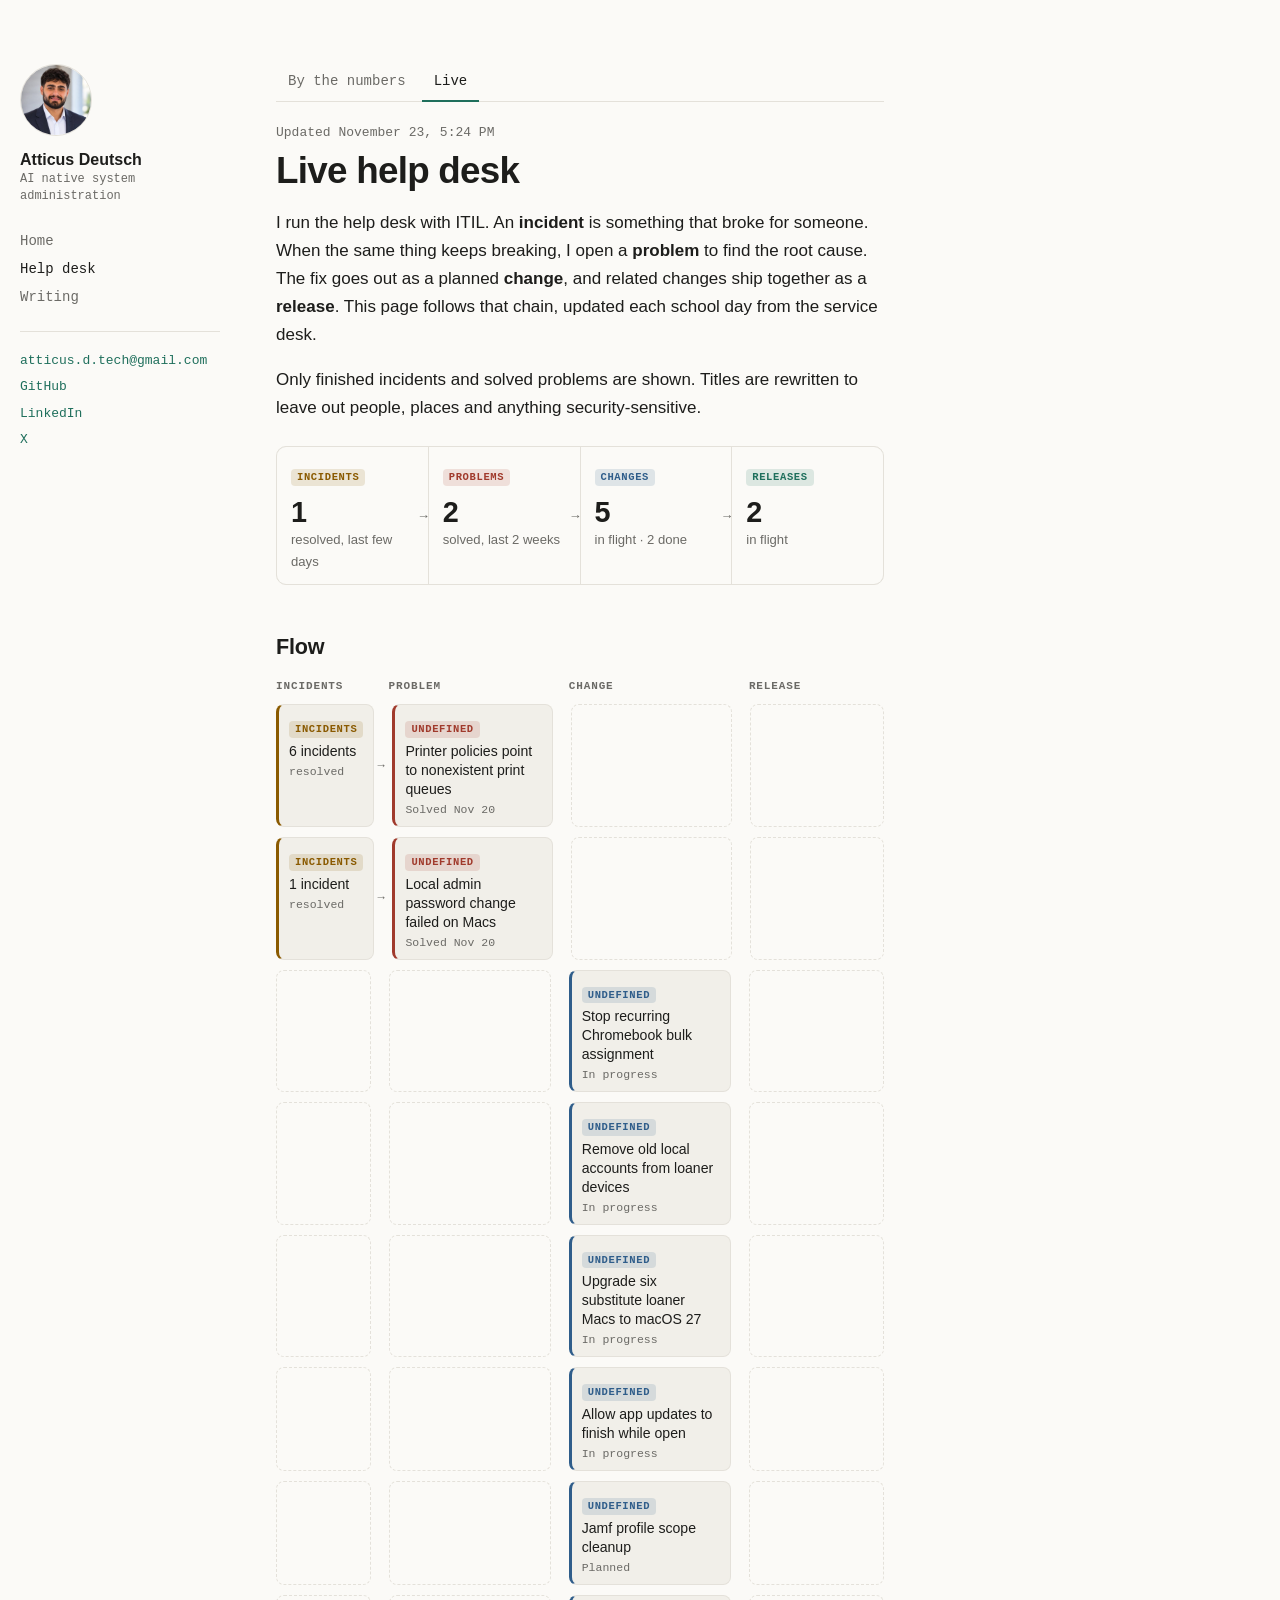
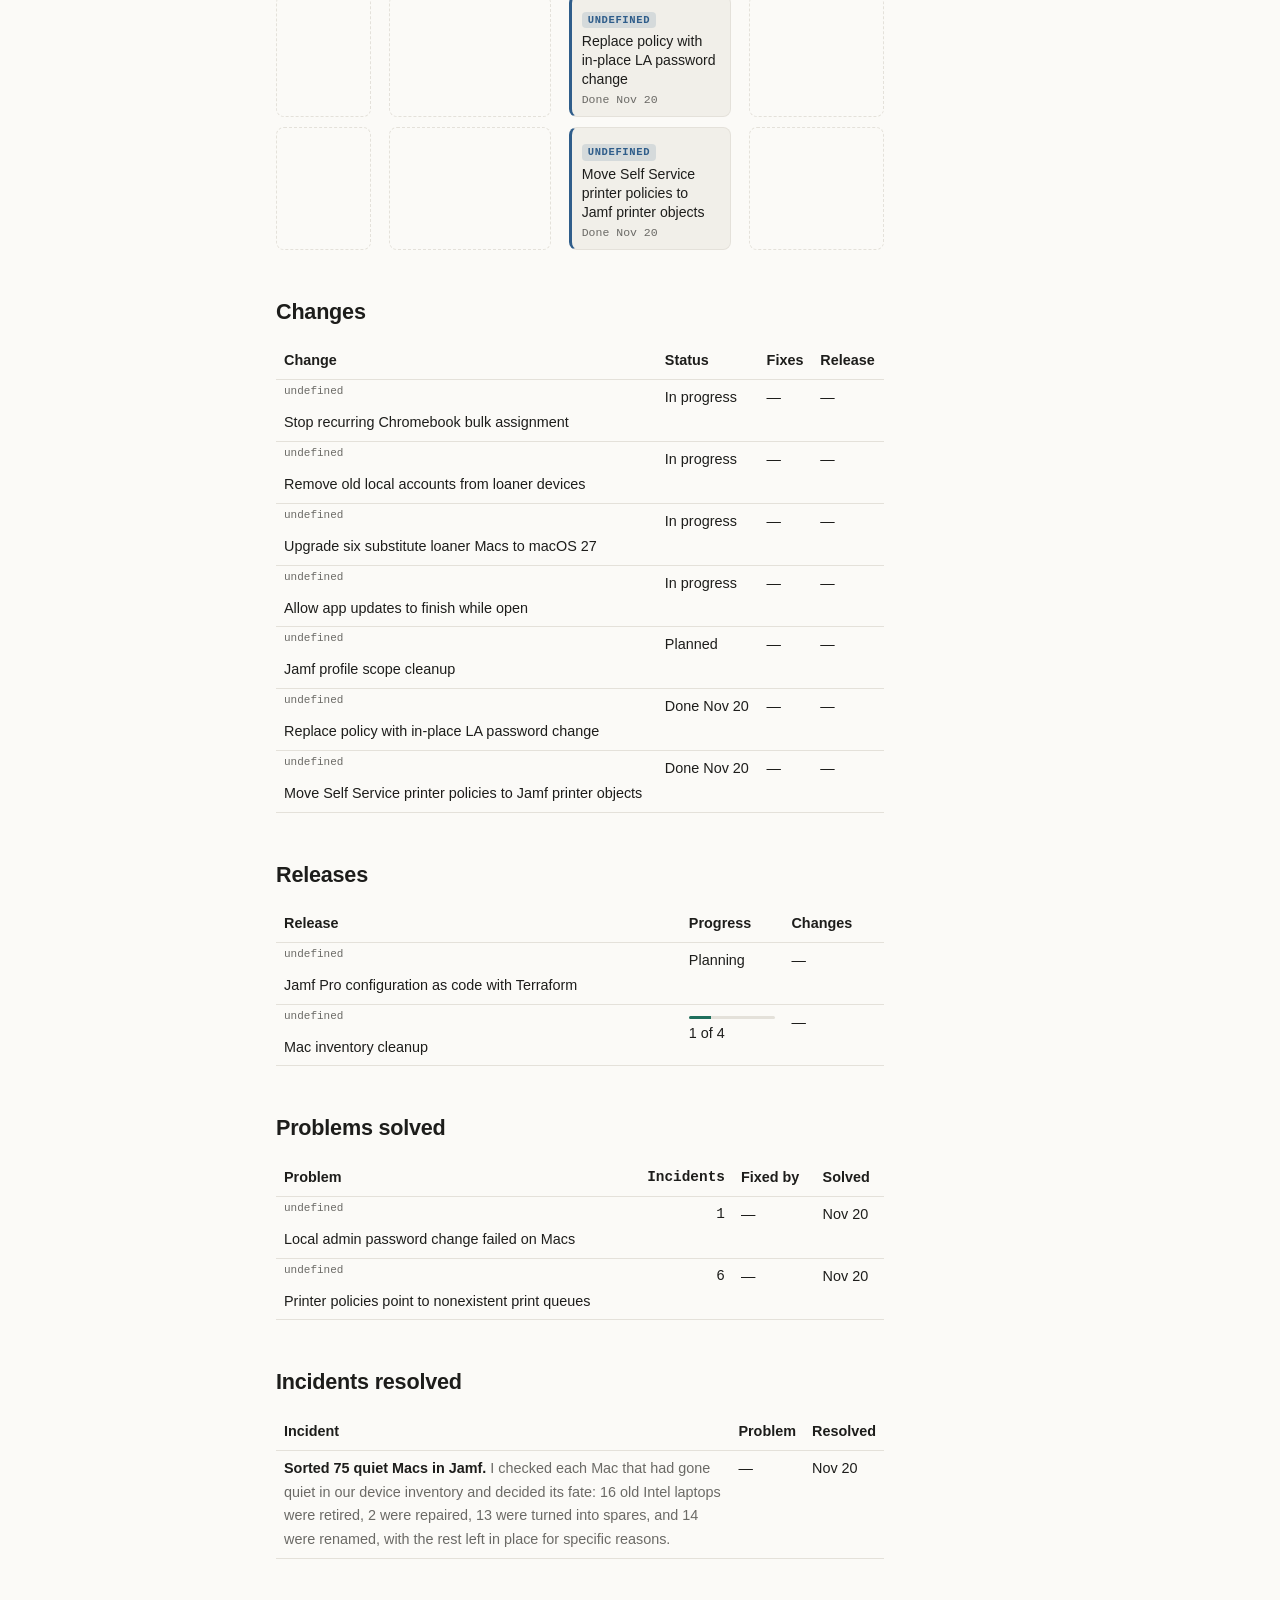
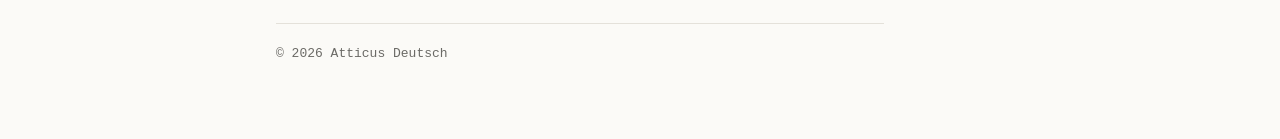
==== live.html @ 2f3a7f7a "Add Live help desk tab: ITIL flow + tables per record type Sync now records IDs and links (incident-" ====
<!doctype html>
<html lang="en">
<head>
<meta charset="utf-8">
<meta name="viewport" content="width=device-width, initial-scale=1">
<title>Live help desk · Atticus Deutsch</title>
<meta name="description" content="How resolved incidents turn into problems, changes and releases at a school help desk, updated daily from the service desk.">
<link rel="stylesheet" href="style.css?v=9">
</head>
<body>
<div class="layout three">
  <aside class="side">
    <a class="me" href="index.html"><img class="avatar" src="avatar.jpg" alt="" width="64" height="64"><span><strong>Atticus Deutsch</strong><span class="tag">AI native system administration</span></span></a>
    <nav class="nav"><a href="index.html">Home</a><a href="stats.html" aria-current="page">Help desk</a><a href="index.html#writing">Writing</a></nav>
    <ul class="contacts">
      <li><a href="mailto:atticus.d.tech@gmail.com">atticus.d.tech@gmail.com</a></li>
      <li><a href="https://github.com/atticusdtech">GitHub</a></li>
      <li><a href="https://www.linkedin.com/in/atticus-deutsch-537699102">LinkedIn</a></li>
      <li><a href="https://x.com/atticusdtech">X</a></li>
    </ul>
  </aside>
  <main class="main post wide">
  <nav class="tabs" aria-label="Help desk"><a href="stats.html">By the numbers</a><a href="live.html" aria-current="page">Live</a></nav>
  <p class="meta">Updated <span id="updated">daily</span></p>
  <h1>Live help desk</h1>
  <p>I run the help desk with ITIL. An <b>incident</b> is something that broke for someone. When the same thing keeps breaking, I open a <b>problem</b> to find the root cause. The fix goes out as a planned <b>change</b>, and related changes ship together as a <b>release</b>. This page follows that chain, updated each school day from the service desk.</p>
  <p class="note">Only finished incidents and solved problems are shown. Titles are rewritten to leave out people, places and anything security-sensitive.</p>

  <div id="live"><p class="note">Loading…</p></div>

  <footer>© 2026 Atticus Deutsch</footer>
  </main>
</div>
<script src="live.js?v=1" defer></script>
</body>
</html>
---- style.css ----
:root {
  --bg: #fbfaf7;
  --fg: #1d1d1b;
  --muted: #6b6a66;
  --rule: #e4e1da;
  --accent: #1f6f5c;
  --code-bg: #f1efe9;
  --mono: ui-monospace, "SF Mono", Menlo, Consolas, monospace;
  --sans: -apple-system, BlinkMacSystemFont, "Segoe UI", Helvetica, Arial, sans-serif;
}
@media (prefers-color-scheme: dark) {
  :root {
    --bg: #141513;
    --fg: #e8e6e1;
    --muted: #9a9890;
    --rule: #2a2b28;
    --accent: #6cc3a8;
    --code-bg: #1d1e1b;
  }
}
* { box-sizing: border-box; }
html { -webkit-text-size-adjust: 100%; }
body {
  margin: 0;
  background: var(--bg);
  color: var(--fg);
  font: 17px/1.65 var(--sans);
}
.wrap { max-width: 720px; margin: 0 auto; padding: 56px 20px 80px; }
.layout { max-width: 1120px; margin: 0 auto; padding: 28px 20px 80px; }
.main { min-width: 0; max-width: 720px; }
.main.wide { max-width: 860px; }
.side { border-bottom: 1px solid var(--rule); padding-bottom: 18px; margin-bottom: 32px; }
.me { display: flex; align-items: center; gap: 12px; text-decoration: none; color: var(--fg); }
.me strong { display: block; font-size: 1rem; line-height: 1.3; }
.me .tag { display: block; font: 12px/1.4 var(--mono); color: var(--muted); }
.side .avatar { width: 44px; height: 44px; }
.nav { display: flex; flex-wrap: wrap; gap: 6px 18px; margin: 14px 0 0; font: 14px/1.4 var(--mono); }
.nav a { color: var(--muted); text-decoration: none; }
.nav a:hover { color: var(--accent); }
.nav a[aria-current] { color: var(--fg); }
.side .contacts { margin-top: 10px; font-size: 13px; }
@media (min-width: 900px) {
  .layout { display: grid; grid-template-columns: 220px minmax(0, 1fr); gap: 72px; padding-top: 64px; }
  .side { position: sticky; top: 64px; align-self: start; border: 0; padding: 0; margin: 0; }
  .me { flex-direction: column; align-items: flex-start; gap: 14px; }
  .side .avatar { width: 72px; height: 72px; }
  .nav { flex-direction: column; gap: 8px; margin-top: 28px; }
  .side .contacts { flex-direction: column; gap: 8px; margin-top: 24px; padding-top: 20px; border-top: 1px solid var(--rule); }
}
a { color: var(--accent); text-decoration-thickness: 1px; text-underline-offset: 3px; }
header.site { border-bottom: 1px solid var(--rule); padding-bottom: 28px; margin-bottom: 36px; }
.kicker { font: 13px/1 var(--mono); color: var(--muted); letter-spacing: .04em; margin: 0 0 14px; }
h1 { font-size: 2.3rem; line-height: 1.15; letter-spacing: -.02em; margin: 0 0 12px; }
h2 { font-size: 1.05rem; text-transform: uppercase; letter-spacing: .08em; color: var(--muted); margin: 44px 0 14px; }
.post h2 { text-transform: none; letter-spacing: -.01em; color: var(--fg); font-size: 1.35rem; }
.lede { color: var(--muted); margin: 0; font-size: 1.08rem; }
.contacts { list-style: none; padding: 0; margin: 18px 0 0; display: flex; flex-wrap: wrap; gap: 8px 22px; font: 14px/1.4 var(--mono); }
.contacts a { text-decoration: none; }
.contacts a:hover { text-decoration: underline; }
.posts { list-style: none; padding: 0; margin: 0; }
.posts li { padding: 14px 0; border-bottom: 1px solid var(--rule); }
.posts time { display: block; font: 13px/1.4 var(--mono); color: var(--muted); }
.posts a { font-weight: 600; text-decoration: none; }
.posts a:hover { text-decoration: underline; }
.posts p { margin: 4px 0 0; color: var(--muted); font-size: .95rem; }
code { font: .88em var(--mono); background: var(--code-bg); padding: 1px 5px; border-radius: 4px; }
pre { background: var(--code-bg); padding: 16px 18px; border-radius: 8px; overflow-x: auto; font: 13.5px/1.55 var(--mono); }
pre code { background: none; padding: 0; font-size: inherit; }
.meta { font: 13px/1.4 var(--mono); color: var(--muted); margin: 0 0 8px; }
.back { font: 14px/1 var(--mono); text-decoration: none; display: inline-block; margin-bottom: 28px; }
footer { margin-top: 64px; padding-top: 20px; border-top: 1px solid var(--rule); font: 13px/1.5 var(--mono); color: var(--muted); }
.id { display: flex; align-items: center; gap: 14px; margin: 0 0 14px; }
.id .kicker { margin: 0; }
.avatar { width: 64px; height: 64px; border-radius: 50%; object-fit: cover; border: 1px solid var(--rule); }

.today { margin: 32px 0 8px; padding: 20px 22px; border: 1px solid var(--rule); border-radius: 12px; background: var(--code-bg); }
.today-head { display: flex; flex-wrap: wrap; align-items: baseline; justify-content: space-between; gap: 4px 16px; }
.today h2 { margin: 0; display: flex; align-items: center; gap: 10px; color: var(--fg); }
.today time { font: 12px/1.4 var(--mono); color: var(--muted); }
.pulse { width: 8px; height: 8px; border-radius: 50%; background: var(--accent); box-shadow: 0 0 0 0 var(--accent); animation: pulse 2s infinite; }
@keyframes pulse { 0% { box-shadow: 0 0 0 0 color-mix(in srgb, var(--accent) 60%, transparent); } 70% { box-shadow: 0 0 0 8px transparent; } 100% { box-shadow: 0 0 0 0 transparent; } }
@media (prefers-reduced-motion: reduce) { .pulse { animation: none; } }
.today-stats { font: 13px/1.4 var(--mono); color: var(--muted); margin: 8px 0 12px; }
.today-stats strong { color: var(--fg); }
.today-log { margin: 0; padding-left: 18px; font-size: .95rem; }
.today-log li { margin: 0 0 8px; }
.today-log li::marker { color: var(--accent); }

/* three-column layout: sidebar | content | Today rail */
.layout.three { display: flex; flex-direction: column; }
.layout.three .side { order: 0; }
.layout.three .rail { order: 1; }
.layout.three .main { order: 2; }
.rail .today { margin: 0 0 32px; }
@media (min-width: 900px) {
  .layout.three { display: grid; grid-template-columns: 220px minmax(0, 1fr); column-gap: 72px; }
  .layout.three .side { grid-column: 1; grid-row: 1 / span 2; }
  .layout.three .main { grid-column: 2; grid-row: 2; }
  .layout.three .rail { grid-column: 2; grid-row: 1; }
}
@media (min-width: 1240px) {
  .layout.three { max-width: 1400px; grid-template-columns: 200px minmax(0, 1fr) 320px; column-gap: 56px; }
  .layout.three .side { grid-row: 1; }
  .layout.three .main { grid-column: 2; grid-row: 1; }
  .layout.three .rail { grid-column: 3; grid-row: 1; position: sticky; top: 64px; align-self: start; }
  .rail .today { padding: 18px; }
  .rail .today-log { font-size: .88rem; }
}

/* "Now" rail (rendered by ops.js from data/ops.json) */
.now h3 { margin: 18px 0 8px; font: 600 11px/1.4 var(--mono); letter-spacing: .08em; text-transform: uppercase; color: var(--muted); }
.now-list { list-style: none; margin: 0; padding: 0; }
.now-list li { position: relative; padding-left: 16px; margin: 0 0 10px; }
.now-list li::before { content: ""; position: absolute; left: 0; top: .55em; width: 7px; height: 7px; border-radius: 50%; border: 1.5px solid var(--accent); }
.now-list li[data-s="in_progress"]::before, .now-list li[data-s="done"]::before { background: var(--accent); }
.now-title { display: block; font-size: .92rem; line-height: 1.4; }
.now-meta { display: block; font: 11.5px/1.4 var(--mono); color: var(--muted); }
.now-more { margin: 0; font: 11.5px/1.4 var(--mono); color: var(--muted); }
.now-detail { display: block; font-size: .84rem; line-height: 1.45; color: var(--muted); margin-top: 2px; }
.now-bar { display: block; height: 3px; border-radius: 2px; background: var(--rule); margin: 5px 0 3px; overflow: hidden; }
.now-bar i { display: block; height: 100%; background: var(--accent); }
@media (min-width: 1240px) { .layout.three .rail { position: static; } }
.now-link { margin: 14px 0 0; font: 12px/1.4 var(--mono); }
.now-link a { color: var(--accent); text-decoration: none; }

/* Help desk tabs (stats + live) */
.tabs { display: flex; gap: 4px; margin: 0 0 22px; border-bottom: 1px solid var(--rule); font: 14px/1.4 var(--mono); }
.tabs a { padding: 8px 12px; color: var(--muted); text-decoration: none; border-bottom: 2px solid transparent; margin-bottom: -1px; }
.tabs a:hover { color: var(--fg); }
.tabs a[aria-current] { color: var(--fg); border-bottom-color: var(--accent); }

/* Live help desk */
:root { --k-inc: #8a5a00; --k-prb: #a03a2c; --k-chg: #2f5d8a; --k-rel: #1f6f5c; }
@media (prefers-color-scheme: dark) { :root { --k-inc: #e6b366; --k-prb: #ee8a7a; --k-chg: #8fb8e0; --k-rel: #6cc3a8; } }
.kind { display: inline-block; font: 600 10.5px/1 var(--mono); letter-spacing: .06em; text-transform: uppercase; padding: 3px 6px; border-radius: 4px;
  color: var(--k); background: color-mix(in srgb, var(--k) 14%, transparent); }
.kind-inc { --k: var(--k-inc); } .kind-prb { --k: var(--k-prb); } .kind-chg { --k: var(--k-chg); } .kind-rel { --k: var(--k-rel); }
.strip { display: grid; grid-template-columns: repeat(4, 1fr); gap: 1px; background: var(--rule); border: 1px solid var(--rule); border-radius: 10px; overflow: hidden; margin: 24px 0 0; }
.step { background: var(--bg); padding: 14px 14px 12px; position: relative; }
.step + .step::before { content: "→"; position: absolute; left: -9px; top: 50%; transform: translateY(-50%); font: 13px/1 var(--mono); color: var(--muted); background: var(--bg); padding: 2px 0; }
.step .v { font-size: 1.8rem; font-weight: 650; letter-spacing: -.02em; line-height: 1.1; margin-top: 8px; }
.step .l { font-size: .82rem; color: var(--muted); }
.flow { display: grid; gap: 10px; }
.flow-head, .flow-row { display: grid; grid-template-columns: .7fr 1.2fr 1.2fr 1fr; gap: 18px; align-items: stretch; }
.flow-head { font: 600 11px/1.4 var(--mono); letter-spacing: .08em; text-transform: uppercase; color: var(--muted); }
.flow-row { position: relative; }
.node { position: relative; border: 1px solid var(--rule); border-left: 3px solid var(--k); border-radius: 8px; padding: 8px 10px; background: var(--code-bg); }
.node-inc { --k: var(--k-inc); } .node-prb { --k: var(--k-prb); } .node-chg { --k: var(--k-chg); } .node-rel { --k: var(--k-rel); }
.node .kind { margin-bottom: 4px; }
.node-title { font-size: .88rem; line-height: 1.35; }
.node-meta { font: 11.5px/1.4 var(--mono); color: var(--muted); margin-top: 3px; }
.node:not(.node-empty) + .node:not(.node-empty)::before, .node-stack + .node:not(.node-empty)::before, .node:not(.node-empty) + .node-stack::before {
  content: "→"; position: absolute; left: -15px; top: 50%; transform: translateY(-50%); font: 12px/1 var(--mono); color: var(--muted); }
.node-stack { position: relative; display: grid; gap: 6px; }
.node-empty { border: 1px dashed var(--rule); background: transparent; }
.live-table .id { font: 11px/1 var(--mono); color: var(--muted); margin-right: 4px; white-space: nowrap; }
.live-table .muted { color: var(--muted); }
.live-table td { vertical-align: top; }
table.data { border-collapse: collapse; width: 100%; font-size: .9rem; margin-top: 10px; }
table.data th, table.data td { text-align: left; padding: 6px 8px; border-bottom: 1px solid var(--rule); }
table.data td.num, table.data th.num { text-align: right; font-family: var(--mono); }
@media (max-width: 700px) {
  .strip { grid-template-columns: repeat(2, 1fr); }
  .step + .step::before { display: none; }
  .flow-head { display: none; }
  .flow-row { grid-template-columns: 1fr; gap: 6px; padding-bottom: 12px; border-bottom: 1px solid var(--rule); }
  .node-empty { display: none; }
  .node:not(.node-empty) + .node:not(.node-empty)::before, .node-stack + .node:not(.node-empty)::before, .node:not(.node-empty) + .node-stack::before { content: none; }
  .live-table { display: block; overflow-x: auto; }
}
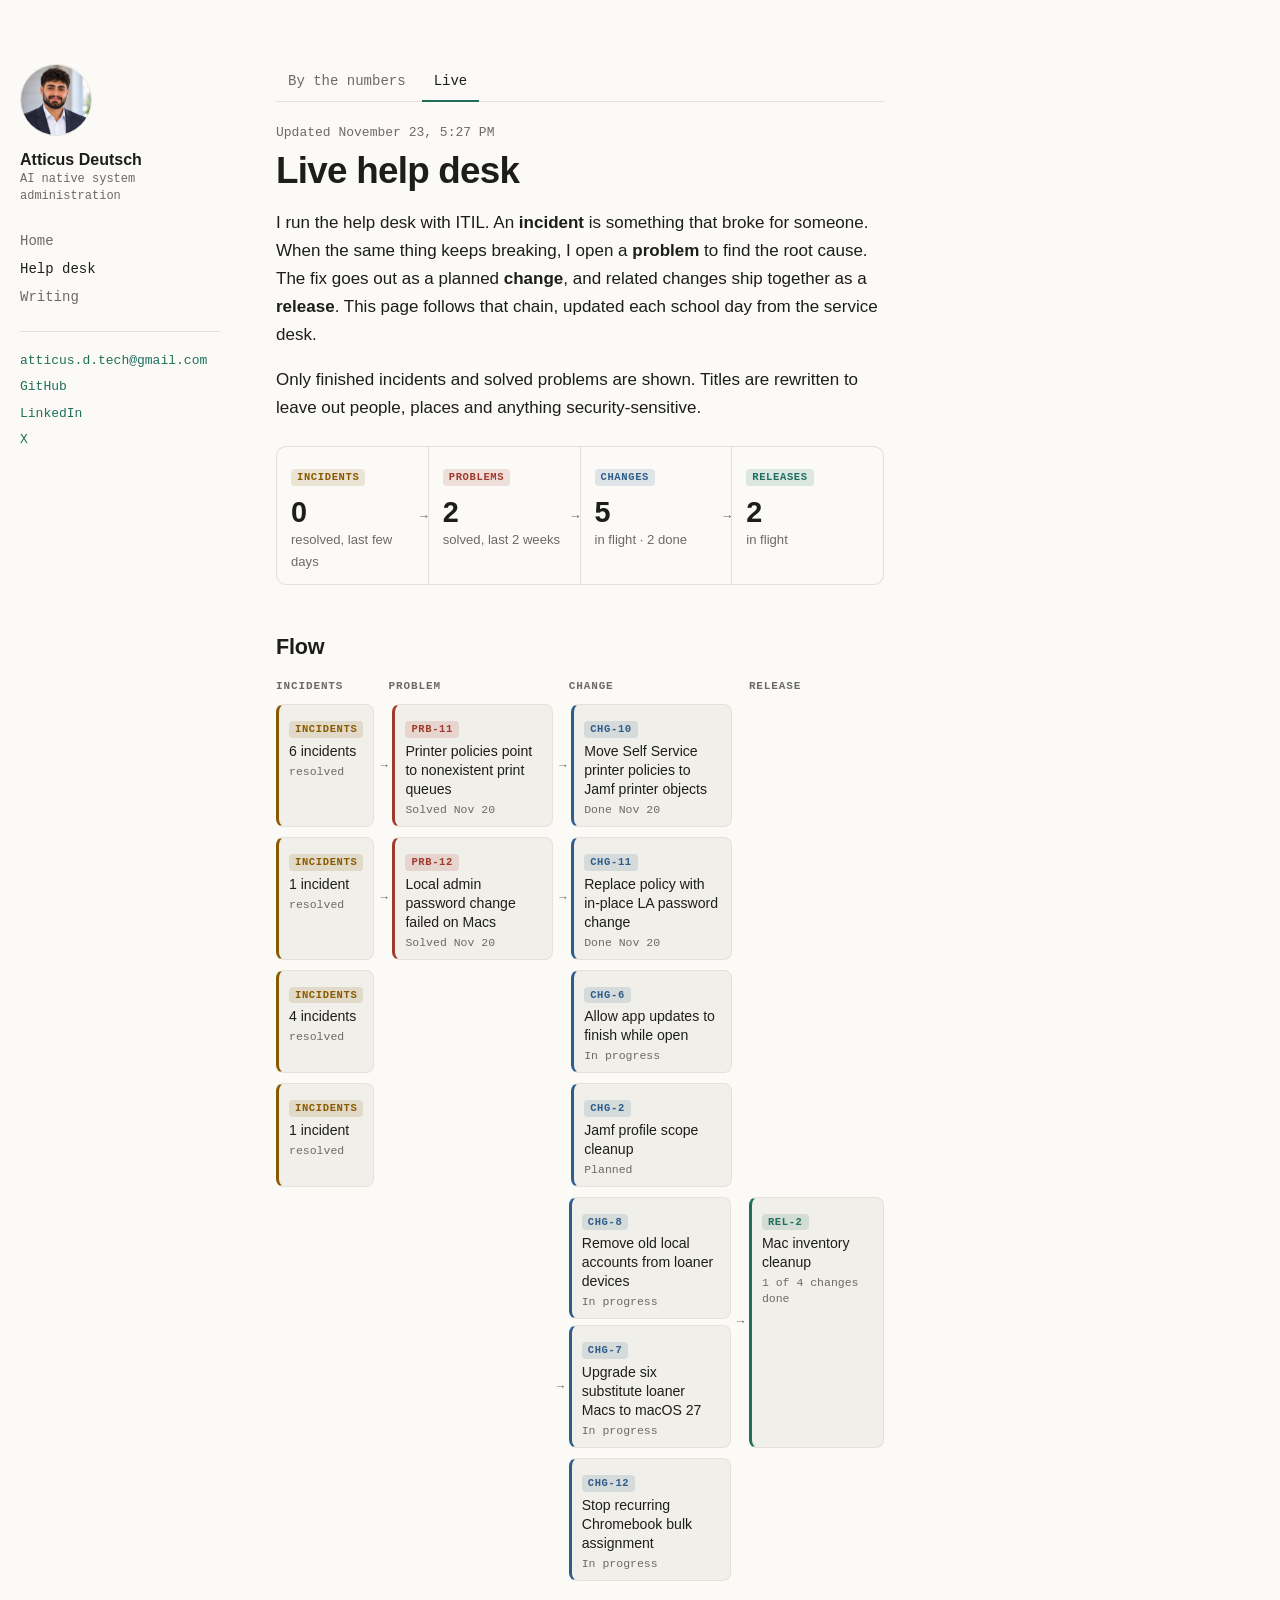
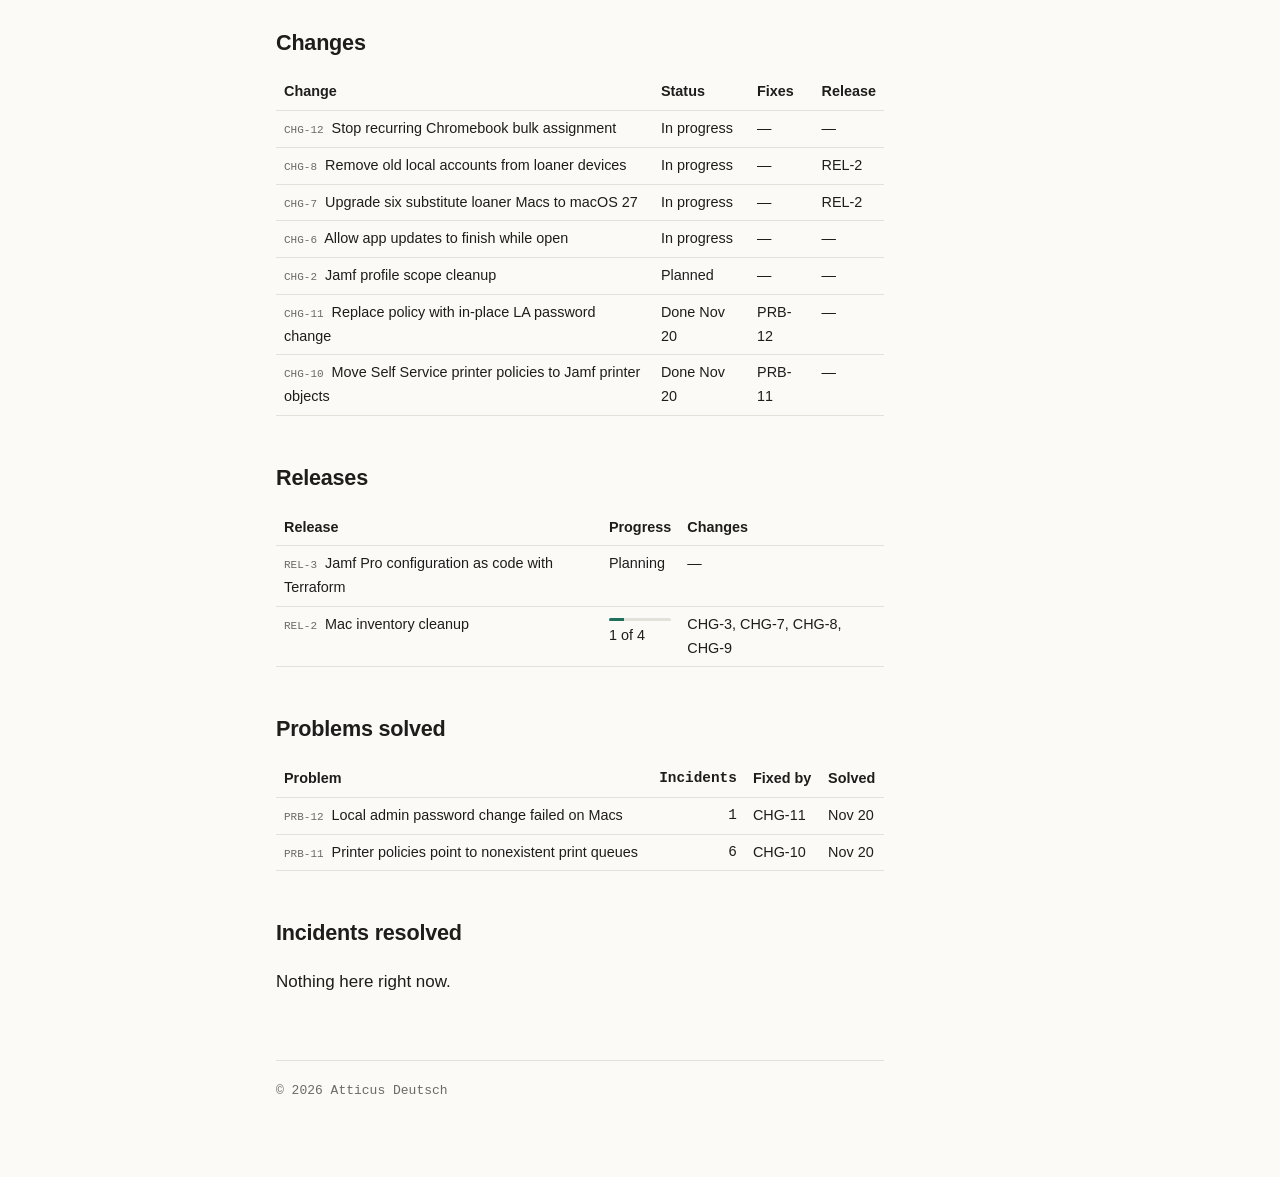
==== commit 7f8dad10: "Live page: one row per release, hide empty cells, cache incident bullets Co-Authored-By: Claude Opus" ====
--- a/live.html
+++ b/live.html
@@ -5,7 +5,7 @@
 <meta name="viewport" content="width=device-width, initial-scale=1">
 <title>Live help desk · Atticus Deutsch</title>
 <meta name="description" content="How resolved incidents turn into problems, changes and releases at a school help desk, updated daily from the service desk.">
-<link rel="stylesheet" href="style.css?v=9">
+<link rel="stylesheet" href="style.css?v=10">
 </head>
 <body>
 <div class="layout three">
@@ -31,6 +31,6 @@
   <footer>© 2026 Atticus Deutsch</footer>
   </main>
 </div>
-<script src="live.js?v=1" defer></script>
+<script src="live.js?v=2" defer></script>
 </body>
 </html>
--- a/style.css
+++ b/style.css
@@ -152,9 +152,9 @@
 .node-meta { font: 11.5px/1.4 var(--mono); color: var(--muted); margin-top: 3px; }
 .node:not(.node-empty) + .node:not(.node-empty)::before, .node-stack + .node:not(.node-empty)::before, .node:not(.node-empty) + .node-stack::before {
   content: "→"; position: absolute; left: -15px; top: 50%; transform: translateY(-50%); font: 12px/1 var(--mono); color: var(--muted); }
-.node-stack { position: relative; display: grid; gap: 6px; }
+.node-stack { position: relative; display: grid; gap: 6px; align-content: start; }
 .node-empty { border: 1px dashed var(--rule); background: transparent; }
-.live-table .id { font: 11px/1 var(--mono); color: var(--muted); margin-right: 4px; white-space: nowrap; }
+.live-table .rid { font: 11px/1 var(--mono); color: var(--muted); margin-right: 4px; white-space: nowrap; }
 .live-table .muted { color: var(--muted); }
 .live-table td { vertical-align: top; }
 table.data { border-collapse: collapse; width: 100%; font-size: .9rem; margin-top: 10px; }
@@ -169,3 +169,4 @@
   .node:not(.node-empty) + .node:not(.node-empty)::before, .node-stack + .node:not(.node-empty)::before, .node:not(.node-empty) + .node-stack::before { content: none; }
   .live-table { display: block; overflow-x: auto; }
 }
+.node-empty { border: 0; background: transparent; }
